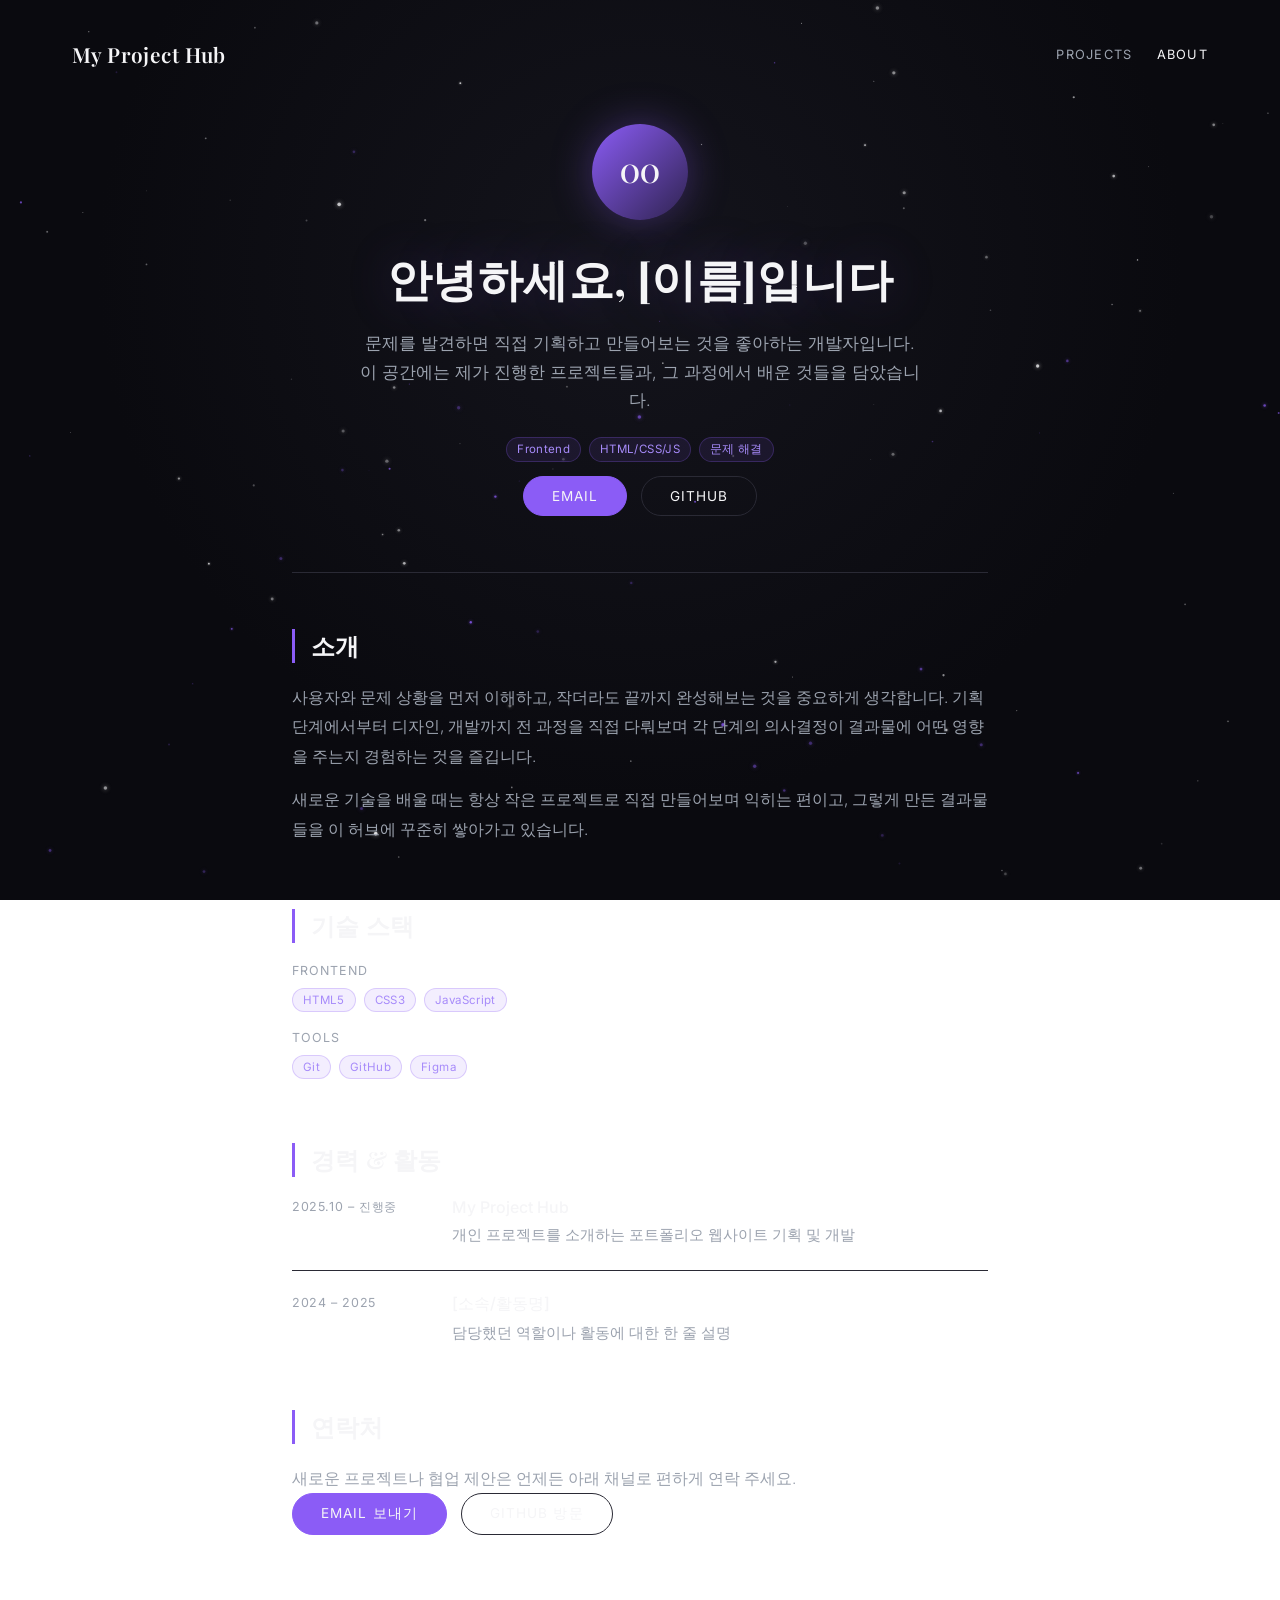
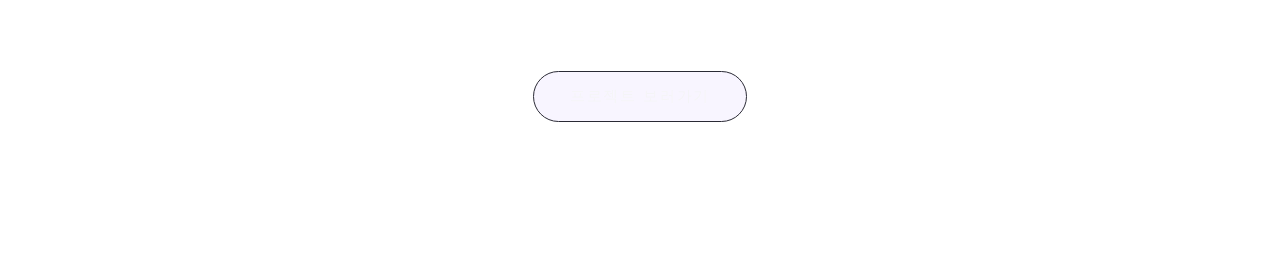
==== about.html @ 5c1b4461 "About 페이지 추가 및 헤더 내비게이션 연결 포트폴리오 히어로, 소개, 기술 스택, 경력 타임라인, 연락처 섹션으로 about.html을 구성하고 projects/detail " ====
<!DOCTYPE html>
<html lang="ko">
<head>
<meta charset="UTF-8" />
<meta name="viewport" content="width=device-width, initial-scale=1.0" />
<title>About — My Project Hub</title>
<link rel="stylesheet" href="styles.css" />
<link rel="preconnect" href="https://fonts.googleapis.com" />
<link rel="preconnect" href="https://fonts.gstatic.com" crossorigin />
<link href="https://fonts.googleapis.com/css2?family=Playfair+Display:wght@500;600;700&family=Inter:wght@300;400;500&display=swap" rel="stylesheet" />
</head>
<body>
  <canvas id="particles"></canvas>

  <header class="site-header">
    <a href="index.html" class="site-header__logo">My Project Hub</a>
    <nav class="site-header__nav">
      <a href="projects.html" class="site-header__nav-link">Projects</a>
      <a href="about.html" class="site-header__nav-link site-header__nav-link--active">About</a>
    </nav>
  </header>

  <main class="about-page">
    <div class="about-hero">
      <div class="about-avatar">OO</div>
      <h1 class="about-hero__title">안녕하세요, [이름]입니다</h1>
      <p class="about-hero__desc">
        문제를 발견하면 직접 기획하고 만들어보는 것을 좋아하는 개발자입니다.
        이 공간에는 제가 진행한 프로젝트들과, 그 과정에서 배운 것들을 담았습니다.
      </p>
      <div class="detail-hero__tags">
        <span class="tag">Frontend</span>
        <span class="tag">HTML/CSS/JS</span>
        <span class="tag">문제 해결</span>
      </div>
      <div class="detail-hero__links">
        <a href="mailto:you@example.com" class="detail-link detail-link--primary">Email</a>
        <a href="https://github.com/" class="detail-link">GitHub</a>
      </div>
    </div>

    <section class="detail-section">
      <h2 class="detail-section__title">소개</h2>
      <p class="detail-section__body">
        사용자와 문제 상황을 먼저 이해하고, 작더라도 끝까지 완성해보는 것을 중요하게
        생각합니다. 기획 단계에서부터 디자인, 개발까지 전 과정을 직접 다뤄보며
        각 단계의 의사결정이 결과물에 어떤 영향을 주는지 경험하는 것을 즐깁니다.
      </p>
      <p class="detail-section__body">
        새로운 기술을 배울 때는 항상 작은 프로젝트로 직접 만들어보며 익히는 편이고,
        그렇게 만든 결과물들을 이 허브에 꾸준히 쌓아가고 있습니다.
      </p>
    </section>

    <section class="detail-section">
      <h2 class="detail-section__title">기술 스택</h2>
      <div class="stack-group">
        <div class="stack-group__label">Frontend</div>
        <div class="stack-group__tags">
          <span class="tag">HTML5</span>
          <span class="tag">CSS3</span>
          <span class="tag">JavaScript</span>
        </div>
      </div>
      <div class="stack-group">
        <div class="stack-group__label">Tools</div>
        <div class="stack-group__tags">
          <span class="tag">Git</span>
          <span class="tag">GitHub</span>
          <span class="tag">Figma</span>
        </div>
      </div>
    </section>

    <section class="detail-section">
      <h2 class="detail-section__title">경력 &amp; 활동</h2>
      <ul class="timeline">
        <li class="timeline__item">
          <span class="timeline__period">2025.10 – 진행중</span>
          <div class="timeline__body">
            <strong>My Project Hub</strong>
            <p>개인 프로젝트를 소개하는 포트폴리오 웹사이트 기획 및 개발</p>
          </div>
        </li>
        <li class="timeline__item">
          <span class="timeline__period">2024 – 2025</span>
          <div class="timeline__body">
            <strong>[소속/활동명]</strong>
            <p>담당했던 역할이나 활동에 대한 한 줄 설명</p>
          </div>
        </li>
      </ul>
    </section>

    <section class="detail-section">
      <h2 class="detail-section__title">연락처</h2>
      <p class="detail-section__body">
        새로운 프로젝트나 협업 제안은 언제든 아래 채널로 편하게 연락 주세요.
      </p>
      <div class="detail-hero__links" style="justify-content:flex-start;">
        <a href="mailto:you@example.com" class="detail-link detail-link--primary">Email 보내기</a>
        <a href="https://github.com/" class="detail-link">GitHub 방문</a>
      </div>
    </section>

    <div class="detail-footer-nav">
      <a href="projects.html" class="enter-btn" style="animation:none; opacity:1;">
        <span>프로젝트 보러가기</span>
      </a>
    </div>
  </main>

  <script src="script.js"></script>
</body>
</html>
---- styles.css ----
:root {
  --bg-primary: #0a0a0f;
  --bg-secondary: #1a1a22;
  --accent-primary: #8b5cf6;
  --accent-secondary: #a78bfa;
  --text-primary: #f5f5f7;
  --text-secondary: #9ca3af;
  --border: #2a2a35;

  --font-serif: "Playfair Display", "Noto Serif KR", serif;
  --font-sans: "Inter", "Pretendard", -apple-system, sans-serif;
}

* {
  margin: 0;
  padding: 0;
  box-sizing: border-box;
}

html, body {
  min-height: 100%;
}

body {
  background: radial-gradient(ellipse at 50% 30%, #14141c 0%, var(--bg-primary) 60%) fixed;
  color: var(--text-primary);
  font-family: var(--font-sans);
  position: relative;
}

body.intro-page {
  height: 100%;
  overflow: hidden;
}

#particles {
  position: fixed;
  inset: 0;
  z-index: 0;
  display: block;
}

.intro {
  position: relative;
  z-index: 1;
  height: 100vh;
  display: flex;
  flex-direction: column;
  align-items: center;
  justify-content: center;
  text-align: center;
  padding: 24px;
}

.intro__eyebrow {
  font-family: var(--font-sans);
  font-weight: 300;
  font-size: 0.85rem;
  letter-spacing: 0.35em;
  text-transform: uppercase;
  color: var(--text-secondary);
  margin-bottom: 20px;
  opacity: 0;
  animation: fade-up 0.9s ease forwards 0.1s;
}

.intro__title {
  font-family: var(--font-serif);
  font-weight: 600;
  font-size: clamp(2.6rem, 7vw, 5rem);
  letter-spacing: 0.02em;
  line-height: 1.15;
  background: linear-gradient(180deg, #ffffff 0%, var(--text-primary) 60%, var(--accent-secondary) 140%);
  -webkit-background-clip: text;
  background-clip: text;
  color: transparent;
  text-shadow: 0 0 60px rgba(139, 92, 246, 0.35);
  opacity: 0;
  animation: fade-up 1s ease forwards 0.3s;
}

.intro__subtitle {
  margin-top: 22px;
  font-family: var(--font-sans);
  font-weight: 300;
  font-size: clamp(0.95rem, 1.6vw, 1.1rem);
  letter-spacing: 0.04em;
  color: var(--text-secondary);
  opacity: 0;
  animation: fade-up 1s ease forwards 0.55s;
}

.enter-btn {
  margin-top: 56px;
  display: inline-flex;
  align-items: center;
  gap: 10px;
  padding: 14px 36px;
  border: 1px solid var(--border);
  border-radius: 999px;
  color: var(--text-primary);
  font-family: var(--font-sans);
  font-size: 0.95rem;
  letter-spacing: 0.12em;
  text-transform: uppercase;
  text-decoration: none;
  background: rgba(139, 92, 246, 0.06);
  backdrop-filter: blur(6px);
  transition: background 0.3s ease, border-color 0.3s ease, box-shadow 0.3s ease, transform 0.3s ease;
  opacity: 0;
  animation: fade-up 1s ease forwards 0.8s;
}

.enter-btn__icon {
  transition: transform 0.3s ease;
}

.enter-btn:hover {
  border-color: var(--accent-primary);
  background: rgba(139, 92, 246, 0.16);
  box-shadow: 0 0 32px rgba(139, 92, 246, 0.35);
  transform: translateY(-2px);
}

.enter-btn:hover .enter-btn__icon {
  transform: translateX(4px);
}

.enter-btn:active {
  transform: translateY(0);
}

@keyframes fade-up {
  from {
    opacity: 0;
    transform: translateY(14px);
  }
  to {
    opacity: 1;
    transform: translateY(0);
  }
}

@media (max-width: 480px) {
  .intro__eyebrow {
    letter-spacing: 0.25em;
  }
  .enter-btn {
    padding: 12px 28px;
    font-size: 0.85rem;
  }
}

/* =========================================
   Projects List Page
   ========================================= */

.site-header {
  position: relative;
  z-index: 1;
  display: flex;
  align-items: center;
  justify-content: space-between;
  max-width: 1200px;
  margin: 0 auto;
  padding: 40px 32px 0;
}

.site-header__logo {
  font-family: var(--font-serif);
  font-size: 1.3rem;
  font-weight: 600;
  letter-spacing: 0.02em;
  color: var(--text-primary);
  text-decoration: none;
}

.site-header__logo:hover {
  color: var(--accent-secondary);
}

.site-header__nav-hint {
  font-family: var(--font-sans);
  font-size: 0.8rem;
  letter-spacing: 0.1em;
  text-transform: uppercase;
  color: var(--text-secondary);
}

.site-header__nav {
  display: flex;
  align-items: center;
  gap: 24px;
}

.site-header__nav-link {
  font-family: var(--font-sans);
  font-size: 0.8rem;
  letter-spacing: 0.1em;
  text-transform: uppercase;
  color: var(--text-secondary);
  text-decoration: none;
  transition: color 0.2s ease;
}

.site-header__nav-link:hover {
  color: var(--accent-secondary);
}

.site-header__nav-link--active {
  color: var(--text-primary);
}

.projects-page {
  position: relative;
  z-index: 1;
  max-width: 1200px;
  margin: 0 auto;
  padding: 64px 32px 120px;
}

.projects-page__heading {
  font-family: var(--font-serif);
  font-weight: 600;
  font-size: clamp(2rem, 4vw, 2.8rem);
  letter-spacing: 0.02em;
  margin-bottom: 14px;
}

.projects-page__subheading {
  font-family: var(--font-sans);
  font-weight: 300;
  font-size: 1rem;
  color: var(--text-secondary);
  letter-spacing: 0.02em;
  margin-bottom: 56px;
  max-width: 560px;
  line-height: 1.6;
}

.project-grid {
  display: grid;
  grid-template-columns: repeat(3, 1fr);
  gap: 32px;
}

.project-card {
  position: relative;
  display: flex;
  flex-direction: column;
  background: var(--bg-secondary);
  border: 1px solid var(--border);
  border-radius: 16px;
  overflow: hidden;
  text-decoration: none;
  color: inherit;
  transition: transform 0.3s ease, border-color 0.3s ease, box-shadow 0.3s ease;
}

.project-card:hover {
  transform: translateY(-4px);
  border-color: rgba(139, 92, 246, 0.45);
  box-shadow: 0 16px 40px rgba(139, 92, 246, 0.16);
}

.project-card__thumb {
  position: relative;
  aspect-ratio: 16 / 10;
  background: linear-gradient(135deg, var(--thumb-a, #2a2140), var(--thumb-b, #14141c));
}

.project-card__overlay {
  position: absolute;
  inset: 0;
  background: linear-gradient(160deg, rgba(139, 92, 246, 0.35), rgba(139, 92, 246, 0) 60%);
  opacity: 0;
  transition: opacity 0.25s ease;
}

.project-card:hover .project-card__overlay {
  opacity: 1;
}

.project-card__body {
  padding: 24px;
  display: flex;
  flex-direction: column;
  gap: 12px;
  flex: 1;
}

.project-card__meta-top {
  display: flex;
  align-items: center;
  justify-content: space-between;
  font-size: 0.75rem;
  letter-spacing: 0.05em;
}

.status-badge {
  display: inline-flex;
  align-items: center;
  gap: 6px;
  padding: 4px 10px;
  border-radius: 999px;
  font-size: 0.7rem;
  letter-spacing: 0.06em;
  text-transform: uppercase;
  border: 1px solid var(--border);
  color: var(--text-secondary);
}

.status-badge::before {
  content: "";
  width: 6px;
  height: 6px;
  border-radius: 50%;
  background: var(--text-secondary);
}

.status-badge--progress {
  color: var(--accent-secondary);
  border-color: rgba(139, 92, 246, 0.4);
}

.status-badge--progress::before {
  background: var(--accent-primary);
  box-shadow: 0 0 6px rgba(139, 92, 246, 0.8);
}

.project-card__period {
  color: var(--text-secondary);
}

.project-card__title {
  font-family: var(--font-serif);
  font-weight: 600;
  font-size: 1.25rem;
  letter-spacing: 0.01em;
}

.project-card__desc {
  font-family: var(--font-sans);
  font-weight: 300;
  font-size: 0.9rem;
  line-height: 1.55;
  color: var(--text-secondary);
}

.project-card__tags {
  display: flex;
  flex-wrap: wrap;
  gap: 8px;
  margin-top: 4px;
}

.tag {
  font-size: 0.72rem;
  letter-spacing: 0.03em;
  padding: 4px 10px;
  border-radius: 999px;
  background: rgba(139, 92, 246, 0.1);
  border: 1px solid rgba(139, 92, 246, 0.25);
  color: var(--accent-secondary);
}

.project-card__role {
  margin-top: auto;
  padding-top: 12px;
  font-size: 0.78rem;
  color: var(--text-secondary);
  border-top: 1px solid var(--border);
}

@media (max-width: 900px) {
  .project-grid {
    grid-template-columns: repeat(2, 1fr);
  }
}

@media (max-width: 600px) {
  .project-grid {
    grid-template-columns: 1fr;
  }

  .site-header {
    padding: 28px 20px 0;
  }

  .projects-page {
    padding: 40px 20px 80px;
  }
}

/* =========================================
   Project Detail Page
   ========================================= */

.site-header__back {
  font-family: var(--font-sans);
  font-size: 0.8rem;
  letter-spacing: 0.05em;
  color: var(--text-secondary);
  text-decoration: none;
  transition: color 0.2s ease;
}

.site-header__back:hover {
  color: var(--accent-secondary);
}

.detail-page {
  position: relative;
  z-index: 1;
  max-width: 760px;
  margin: 0 auto;
  padding: 56px 32px 140px;
}

.detail-hero {
  text-align: center;
  padding-bottom: 56px;
  margin-bottom: 56px;
  border-bottom: 1px solid var(--border);
}

.detail-hero__meta {
  display: flex;
  align-items: center;
  justify-content: center;
  gap: 12px;
  font-size: 0.78rem;
  margin-bottom: 20px;
}

.detail-hero__period {
  color: var(--text-secondary);
  letter-spacing: 0.05em;
}

.detail-hero__title {
  font-family: var(--font-serif);
  font-weight: 700;
  font-size: clamp(2.2rem, 5vw, 3.2rem);
  letter-spacing: 0.01em;
  text-shadow: 0 0 50px rgba(139, 92, 246, 0.25);
  margin-bottom: 18px;
}

.detail-hero__desc {
  font-family: var(--font-sans);
  font-weight: 300;
  font-size: 1.05rem;
  color: var(--text-secondary);
  line-height: 1.7;
  max-width: 560px;
  margin: 0 auto 22px;
}

.detail-hero__tags {
  display: flex;
  flex-wrap: wrap;
  justify-content: center;
  gap: 8px;
  margin-bottom: 14px;
}

.detail-hero__role {
  font-size: 0.85rem;
  color: var(--text-secondary);
  margin-bottom: 30px;
}

.detail-hero__links {
  display: flex;
  justify-content: center;
  gap: 14px;
}

.detail-link {
  display: inline-flex;
  align-items: center;
  padding: 11px 28px;
  border-radius: 999px;
  font-size: 0.85rem;
  letter-spacing: 0.08em;
  text-transform: uppercase;
  text-decoration: none;
  border: 1px solid var(--border);
  color: var(--text-primary);
  transition: border-color 0.25s ease, background 0.25s ease, box-shadow 0.25s ease, transform 0.25s ease;
}

.detail-link:hover {
  transform: translateY(-2px);
  border-color: var(--accent-primary);
}

.detail-link--primary {
  background: var(--accent-primary);
  border-color: var(--accent-primary);
}

.detail-link--primary:hover {
  background: var(--accent-secondary);
  border-color: var(--accent-secondary);
  box-shadow: 0 10px 30px rgba(139, 92, 246, 0.35);
}

.detail-section {
  margin-bottom: 64px;
}

.detail-section__title {
  font-family: var(--font-serif);
  font-weight: 600;
  font-size: 1.5rem;
  letter-spacing: 0.01em;
  margin-bottom: 20px;
  padding-left: 16px;
  border-left: 3px solid var(--accent-primary);
}

.detail-section__body {
  font-family: var(--font-sans);
  font-weight: 300;
  font-size: 1rem;
  line-height: 1.85;
  color: var(--text-secondary);
}

.detail-section__body + .detail-section__body {
  margin-top: 14px;
}

.feature-list {
  list-style: none;
  display: flex;
  flex-direction: column;
  gap: 14px;
}

.feature-list li {
  font-size: 1rem;
  line-height: 1.75;
  color: var(--text-secondary);
  padding-left: 20px;
  position: relative;
}

.feature-list li::before {
  content: "";
  position: absolute;
  left: 0;
  top: 0.65em;
  width: 6px;
  height: 6px;
  border-radius: 50%;
  background: var(--accent-primary);
}

.feature-list strong {
  color: var(--text-primary);
  font-weight: 500;
}

.stack-group {
  margin-bottom: 18px;
}

.stack-group__label {
  font-size: 0.78rem;
  letter-spacing: 0.08em;
  text-transform: uppercase;
  color: var(--text-secondary);
  margin-bottom: 10px;
}

.stack-group__tags {
  display: flex;
  flex-wrap: wrap;
  gap: 8px;
}

.trouble-item {
  background: var(--bg-secondary);
  border: 1px solid var(--border);
  border-radius: 12px;
  padding: 22px 24px;
  margin-bottom: 16px;
}

.trouble-item__title {
  font-family: var(--font-sans);
  font-weight: 500;
  font-size: 1rem;
  color: var(--text-primary);
  margin-bottom: 8px;
}

.trouble-item__body {
  font-size: 0.92rem;
  line-height: 1.75;
  color: var(--text-secondary);
}

.screenshot-list {
  display: flex;
  flex-direction: column;
  gap: 64px;
}

.screenshot {
  aspect-ratio: 16 / 10;
  border-radius: 14px;
  border: 1px solid var(--border);
  background: linear-gradient(135deg, var(--thumb-a, #241d38), var(--thumb-b, #14121e));
  display: flex;
  align-items: center;
  justify-content: center;
  font-family: var(--font-sans);
  font-size: 0.8rem;
  letter-spacing: 0.08em;
  text-transform: uppercase;
  color: var(--text-secondary);
}

.reveal {
  opacity: 0;
  transform: translateY(24px);
  transition: opacity 0.7s ease, transform 0.7s ease;
}

.reveal.is-visible {
  opacity: 1;
  transform: translateY(0);
}

.detail-footer-nav {
  text-align: center;
  margin-top: 80px;
}

@media (max-width: 600px) {
  .detail-page {
    padding: 40px 20px 100px;
  }

  .detail-hero {
    padding-bottom: 40px;
    margin-bottom: 40px;
  }

  .detail-hero__links {
    flex-direction: column;
    align-items: center;
  }
}

/* =========================================
   About Page
   ========================================= */

.about-page {
  position: relative;
  z-index: 1;
  max-width: 760px;
  margin: 0 auto;
  padding: 56px 32px 140px;
}

.about-hero {
  text-align: center;
  padding-bottom: 56px;
  margin-bottom: 56px;
  border-bottom: 1px solid var(--border);
}

.about-avatar {
  width: 96px;
  height: 96px;
  margin: 0 auto 28px;
  border-radius: 50%;
  display: flex;
  align-items: center;
  justify-content: center;
  background: linear-gradient(135deg, var(--accent-primary), #2f2350);
  font-family: var(--font-serif);
  font-weight: 600;
  font-size: 1.6rem;
  color: var(--text-primary);
  box-shadow: 0 0 40px rgba(139, 92, 246, 0.35);
}

.about-hero__title {
  font-family: var(--font-serif);
  font-weight: 700;
  font-size: clamp(2rem, 4.5vw, 2.8rem);
  letter-spacing: 0.01em;
  text-shadow: 0 0 50px rgba(139, 92, 246, 0.25);
  margin-bottom: 18px;
}

.about-hero__desc {
  font-family: var(--font-sans);
  font-weight: 300;
  font-size: 1.05rem;
  color: var(--text-secondary);
  line-height: 1.7;
  max-width: 560px;
  margin: 0 auto 22px;
}

.timeline {
  list-style: none;
  display: flex;
  flex-direction: column;
  gap: 22px;
}

.timeline__item {
  display: grid;
  grid-template-columns: 140px 1fr;
  gap: 20px;
  padding-bottom: 22px;
  border-bottom: 1px solid var(--border);
}

.timeline__item:last-child {
  border-bottom: none;
  padding-bottom: 0;
}

.timeline__period {
  font-size: 0.78rem;
  letter-spacing: 0.05em;
  color: var(--text-secondary);
  padding-top: 2px;
}

.timeline__body strong {
  display: block;
  font-family: var(--font-sans);
  font-weight: 500;
  font-size: 1rem;
  color: var(--text-primary);
  margin-bottom: 6px;
}

.timeline__body p {
  font-size: 0.92rem;
  line-height: 1.7;
  color: var(--text-secondary);
}

@media (max-width: 600px) {
  .about-page {
    padding: 40px 20px 100px;
  }

  .about-hero {
    padding-bottom: 40px;
    margin-bottom: 40px;
  }

  .timeline__item {
    grid-template-columns: 1fr;
    gap: 6px;
  }
}
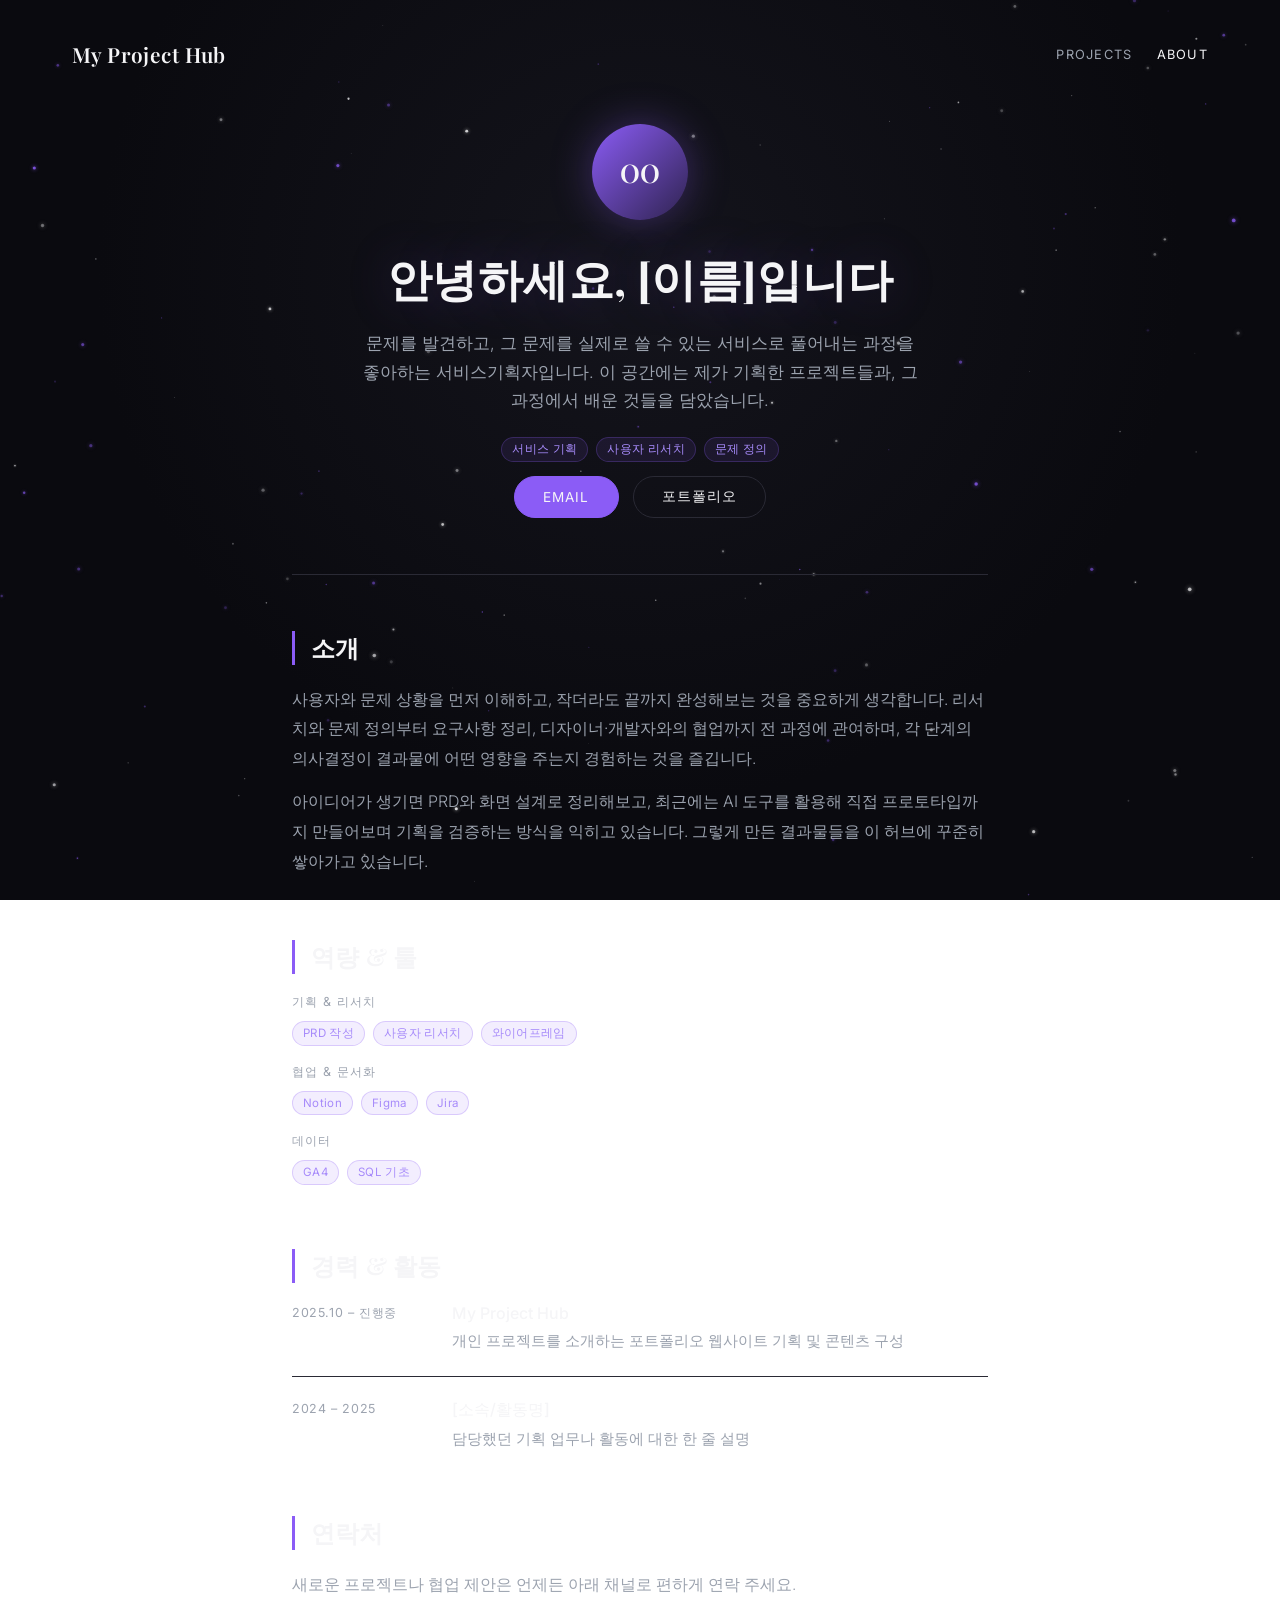
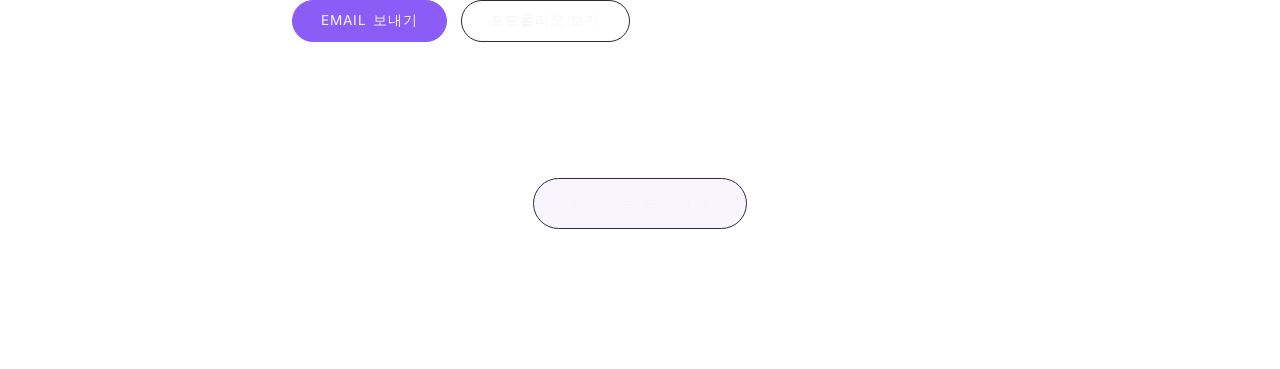
==== commit 80a40474: "About 페이지 소개를 서비스기획자 관점으로 수정 개발자 중심 문구/기술스택을 기획·리서치·협업툴 중심으로 교체  Co-Authored-By: Claude Sonnet 5 <no" ====
--- a/about.html
+++ b/about.html
@@ -25,17 +25,17 @@
       <div class="about-avatar">OO</div>
       <h1 class="about-hero__title">안녕하세요, [이름]입니다</h1>
       <p class="about-hero__desc">
-        문제를 발견하면 직접 기획하고 만들어보는 것을 좋아하는 개발자입니다.
-        이 공간에는 제가 진행한 프로젝트들과, 그 과정에서 배운 것들을 담았습니다.
+        문제를 발견하고, 그 문제를 실제로 쓸 수 있는 서비스로 풀어내는 과정을 좋아하는
+        서비스기획자입니다. 이 공간에는 제가 기획한 프로젝트들과, 그 과정에서 배운 것들을 담았습니다.
       </p>
       <div class="detail-hero__tags">
-        <span class="tag">Frontend</span>
-        <span class="tag">HTML/CSS/JS</span>
-        <span class="tag">문제 해결</span>
+        <span class="tag">서비스 기획</span>
+        <span class="tag">사용자 리서치</span>
+        <span class="tag">문제 정의</span>
       </div>
       <div class="detail-hero__links">
         <a href="mailto:you@example.com" class="detail-link detail-link--primary">Email</a>
-        <a href="https://github.com/" class="detail-link">GitHub</a>
+        <a href="#" class="detail-link">포트폴리오</a>
       </div>
     </div>
 
@@ -43,31 +43,40 @@
       <h2 class="detail-section__title">소개</h2>
       <p class="detail-section__body">
         사용자와 문제 상황을 먼저 이해하고, 작더라도 끝까지 완성해보는 것을 중요하게
-        생각합니다. 기획 단계에서부터 디자인, 개발까지 전 과정을 직접 다뤄보며
-        각 단계의 의사결정이 결과물에 어떤 영향을 주는지 경험하는 것을 즐깁니다.
+        생각합니다. 리서치와 문제 정의부터 요구사항 정리, 디자이너·개발자와의 협업까지
+        전 과정에 관여하며, 각 단계의 의사결정이 결과물에 어떤 영향을 주는지 경험하는
+        것을 즐깁니다.
       </p>
       <p class="detail-section__body">
-        새로운 기술을 배울 때는 항상 작은 프로젝트로 직접 만들어보며 익히는 편이고,
+        아이디어가 생기면 PRD와 화면 설계로 정리해보고, 최근에는 AI 도구를 활용해
+        직접 프로토타입까지 만들어보며 기획을 검증하는 방식을 익히고 있습니다.
         그렇게 만든 결과물들을 이 허브에 꾸준히 쌓아가고 있습니다.
       </p>
     </section>
 
     <section class="detail-section">
-      <h2 class="detail-section__title">기술 스택</h2>
+      <h2 class="detail-section__title">역량 &amp; 툴</h2>
       <div class="stack-group">
-        <div class="stack-group__label">Frontend</div>
+        <div class="stack-group__label">기획 &amp; 리서치</div>
         <div class="stack-group__tags">
-          <span class="tag">HTML5</span>
-          <span class="tag">CSS3</span>
-          <span class="tag">JavaScript</span>
+          <span class="tag">PRD 작성</span>
+          <span class="tag">사용자 리서치</span>
+          <span class="tag">와이어프레임</span>
         </div>
       </div>
       <div class="stack-group">
-        <div class="stack-group__label">Tools</div>
+        <div class="stack-group__label">협업 &amp; 문서화</div>
         <div class="stack-group__tags">
-          <span class="tag">Git</span>
-          <span class="tag">GitHub</span>
+          <span class="tag">Notion</span>
           <span class="tag">Figma</span>
+          <span class="tag">Jira</span>
+        </div>
+      </div>
+      <div class="stack-group">
+        <div class="stack-group__label">데이터</div>
+        <div class="stack-group__tags">
+          <span class="tag">GA4</span>
+          <span class="tag">SQL 기초</span>
         </div>
       </div>
     </section>
@@ -79,14 +88,14 @@
           <span class="timeline__period">2025.10 – 진행중</span>
           <div class="timeline__body">
             <strong>My Project Hub</strong>
-            <p>개인 프로젝트를 소개하는 포트폴리오 웹사이트 기획 및 개발</p>
+            <p>개인 프로젝트를 소개하는 포트폴리오 웹사이트 기획 및 콘텐츠 구성</p>
           </div>
         </li>
         <li class="timeline__item">
           <span class="timeline__period">2024 – 2025</span>
           <div class="timeline__body">
             <strong>[소속/활동명]</strong>
-            <p>담당했던 역할이나 활동에 대한 한 줄 설명</p>
+            <p>담당했던 기획 업무나 활동에 대한 한 줄 설명</p>
           </div>
         </li>
       </ul>
@@ -99,7 +108,7 @@
       </p>
       <div class="detail-hero__links" style="justify-content:flex-start;">
         <a href="mailto:you@example.com" class="detail-link detail-link--primary">Email 보내기</a>
-        <a href="https://github.com/" class="detail-link">GitHub 방문</a>
+        <a href="#" class="detail-link">포트폴리오 보기</a>
       </div>
     </section>
 
